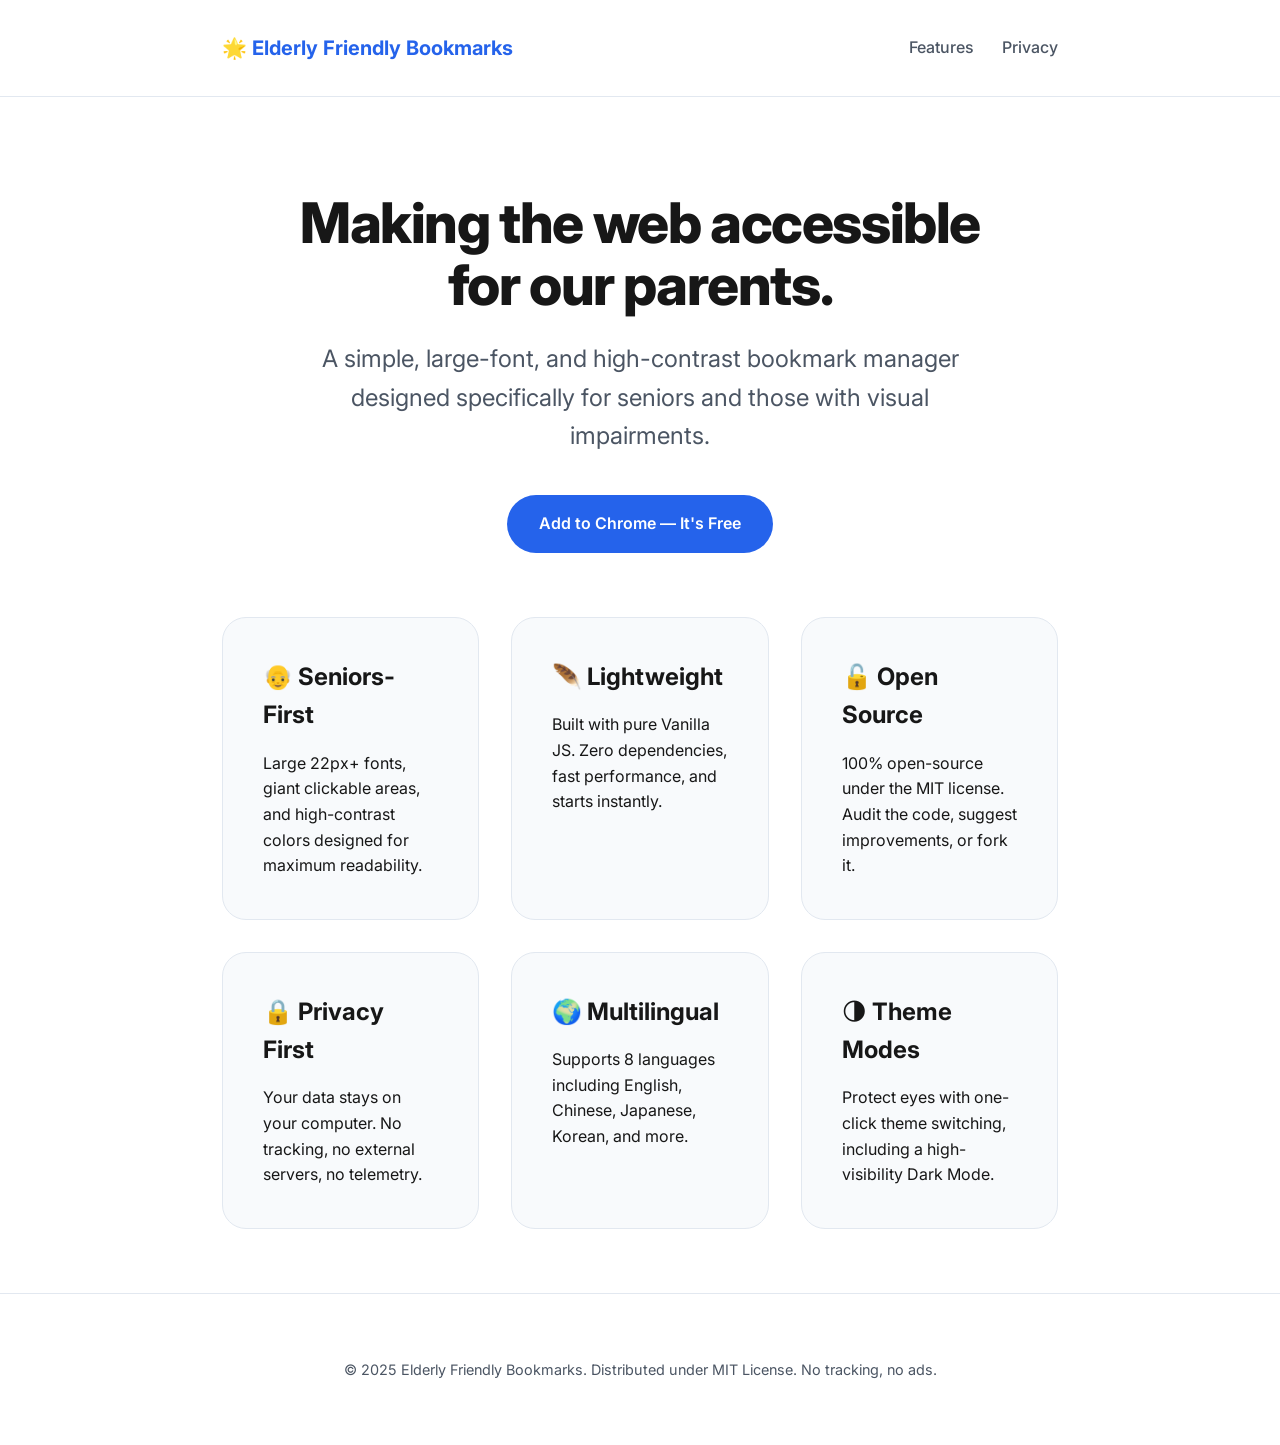
==== website/index.html @ d988c8fc "update" ====
<!DOCTYPE html>
<html lang="en">
<head>
    <meta charset="UTF-8">
    <meta name="viewport" content="width=device-width, initial-scale=1.0">
    <title>Elderly Friendly Bookmarks - Making the web accessible again</title>
    <meta name="description" content="A Chrome extension designed for seniors and users with visual impairments. Large fonts, high contrast, and easy navigation.">
    <link rel="stylesheet" href="styles.css">
</head>
<body>
    <header>
        <div class="container">
            <nav>
                <a href="index.html" class="logo">🌟 Elderly Friendly Bookmarks</a>
                <div class="nav-links">
                    <a href="#features">Features</a>
                    <a href="privacy.html">Privacy</a>
                </div>
            </nav>
        </div>
    </header>

    <main>
        <section class="hero">
            <div class="container">
                <h1>Making the web accessible <br>for our parents.</h1>
                <p>A simple, large-font, and high-contrast bookmark manager designed specifically for seniors and those with visual impairments.</p>
                <a href="#" class="btn btn-primary">Add to Chrome — It's Free</a>
            </div>
        </section>

        <section id="features" class="container">
            <div class="features">
                <div class="feature-card">
                    <h3>👴 Seniors-First</h3>
                    <p>Large 22px+ fonts, giant clickable areas, and high-contrast colors designed for maximum readability.</p>
                </div>
                <div class="feature-card">
                    <h3>🪶 Lightweight</h3>
                    <p>Built with pure Vanilla JS. Zero dependencies, fast performance, and starts instantly.</p>
                </div>
                <div class="feature-card">
                    <h3>🔓 Open Source</h3>
                    <p>100% open-source under the MIT license. Audit the code, suggest improvements, or fork it.</p>
                </div>
                <div class="feature-card">
                    <h3>🔒 Privacy First</h3>
                    <p>Your data stays on your computer. No tracking, no external servers, no telemetry.</p>
                </div>
                <div class="feature-card">
                    <h3>🌍 Multilingual</h3>
                    <p>Supports 8 languages including English, Chinese, Japanese, Korean, and more.</p>
                </div>
                <div class="feature-card">
                    <h3>🌗 Theme Modes</h3>
                    <p>Protect eyes with one-click theme switching, including a high-visibility Dark Mode.</p>
                </div>
            </div>
        </section>
    </main>

    <footer>
        <div class="container">
            <p>&copy; 2025 Elderly Friendly Bookmarks. Distributed under MIT License. No tracking, no ads.</p>
        </div>
    </footer>
</body>
</html>
---- website/styles.css ----
@import url('https://fonts.googleapis.com/css2?family=Inter:wght@400;500;600;700&display=swap');

:root {
    --primary: #2563eb;
    --primary-hover: #1d4ed8;
    --bg: #ffffff;
    --text: #171717;
    --text-muted: #4b5563;
    --accent: #f8fafc;
    --border: #e2e8f0;
    --shadow: 0 4px 6px -1px rgb(0 0 0 / 0.1), 0 2px 4px -2px rgb(0 0 0 / 0.1);
    --glass: rgba(255, 255, 255, 0.8);
}

@media (prefers-color-scheme: dark) {
    :root {
        --bg: #0f172a;
        --text: #f8fafc;
        --text-muted: #94a3b8;
        --accent: #1e293b;
        --border: #334155;
        --shadow: 0 10px 15px -3px rgb(0 0 0 / 0.3);
        --glass: rgba(15, 23, 42, 0.8);
    }
}

* {
    margin: 0;
    padding: 0;
    box-sizing: border-box;
}

body {
    font-family: 'Inter', system-ui, -apple-system, sans-serif;
    line-height: 1.6;
    color: var(--text);
    background-color: var(--bg);
    -webkit-font-smoothing: antialiased;
}

.container {
    max-width: 900px;
    margin: 0 auto;
    padding: 0 2rem;
}

/* Header */
header {
    padding: 2rem 0;
    position: sticky;
    top: 0;
    z-index: 100;
    backdrop-filter: blur(8px);
    -webkit-backdrop-filter: blur(8px);
    background: var(--glass);
    border-bottom: 1px solid var(--border);
}

nav {
    display: flex;
    justify-content: space-between;
    align-items: center;
}

.logo {
    font-weight: 700;
    font-size: 1.25rem;
    color: var(--primary);
    text-decoration: none;
    display: flex;
    align-items: center;
    gap: 0.5rem;
}

.nav-links a {
    text-decoration: none;
    color: var(--text-muted);
    font-weight: 500;
    transition: color 0.2s;
    margin-left: 1.5rem;
}

.nav-links a:hover {
    color: var(--primary);
}

/* Hero */
.hero {
    padding: 6rem 0 4rem;
    text-align: center;
}

.hero h1 {
    font-size: 3.5rem;
    font-weight: 800;
    letter-spacing: -0.025em;
    margin-bottom: 1.5rem;
    line-height: 1.1;
}

.hero p {
    font-size: 1.5rem;
    color: var(--text-muted);
    max-width: 700px;
    margin: 0 auto 2.5rem;
}

/* Features Grid */
.features {
    display: grid;
    grid-template-columns: repeat(auto-fit, minmax(250px, 1fr));
    gap: 2rem;
    padding-bottom: 4rem;
}

.feature-card {
    padding: 2.5rem;
    border-radius: 1.5rem;
    background: var(--accent);
    border: 1px solid var(--border);
    transition: transform 0.3s, box-shadow 0.3s;
}

.feature-card:hover {
    transform: translateY(-4px);
    box-shadow: var(--shadow);
}

.feature-card h3 {
    font-size: 1.5rem;
    margin-bottom: 1rem;
    font-weight: 700;
}

/* Content Page (Privacy) */
.content-page {
    padding: 4rem 0;
    max-width: 800px;
}

.content-page h1 {
    font-size: 2.5rem;
    margin-bottom: 2rem;
}

.content-page h2 {
    font-size: 1.5rem;
    margin: 2rem 0 1rem;
}

.content-section {
    padding: 2rem;
    background: var(--accent);
    border-radius: 1rem;
    border: 1px solid var(--border);
    margin-bottom: 2rem;
}

.content-section ul {
    list-style: none;
}

.content-section li {
    margin-bottom: 0.75rem;
    padding-left: 1.5rem;
    position: relative;
}

.content-section li::before {
    content: "•";
    color: var(--primary);
    position: absolute;
    left: 0;
    font-weight: bold;
}

/* Footer */
footer {
    padding: 4rem 0;
    border-top: 1px solid var(--border);
    text-align: center;
    color: var(--text-muted);
    font-size: 0.9rem;
}

/* Buttons */
.btn {
    display: inline-block;
    padding: 1rem 2rem;
    border-radius: 9999px;
    font-weight: 600;
    text-decoration: none;
    transition: all 0.2s;
}

.btn-primary {
    background: var(--primary);
    color: white;
}

.btn-primary:hover {
    background: var(--primary-hover);
    transform: scale(1.02);
}

@media (max-width: 640px) {
    .hero h1 {
        font-size: 2.5rem;
    }
    .hero p {
        font-size: 1.25rem;
    }
}
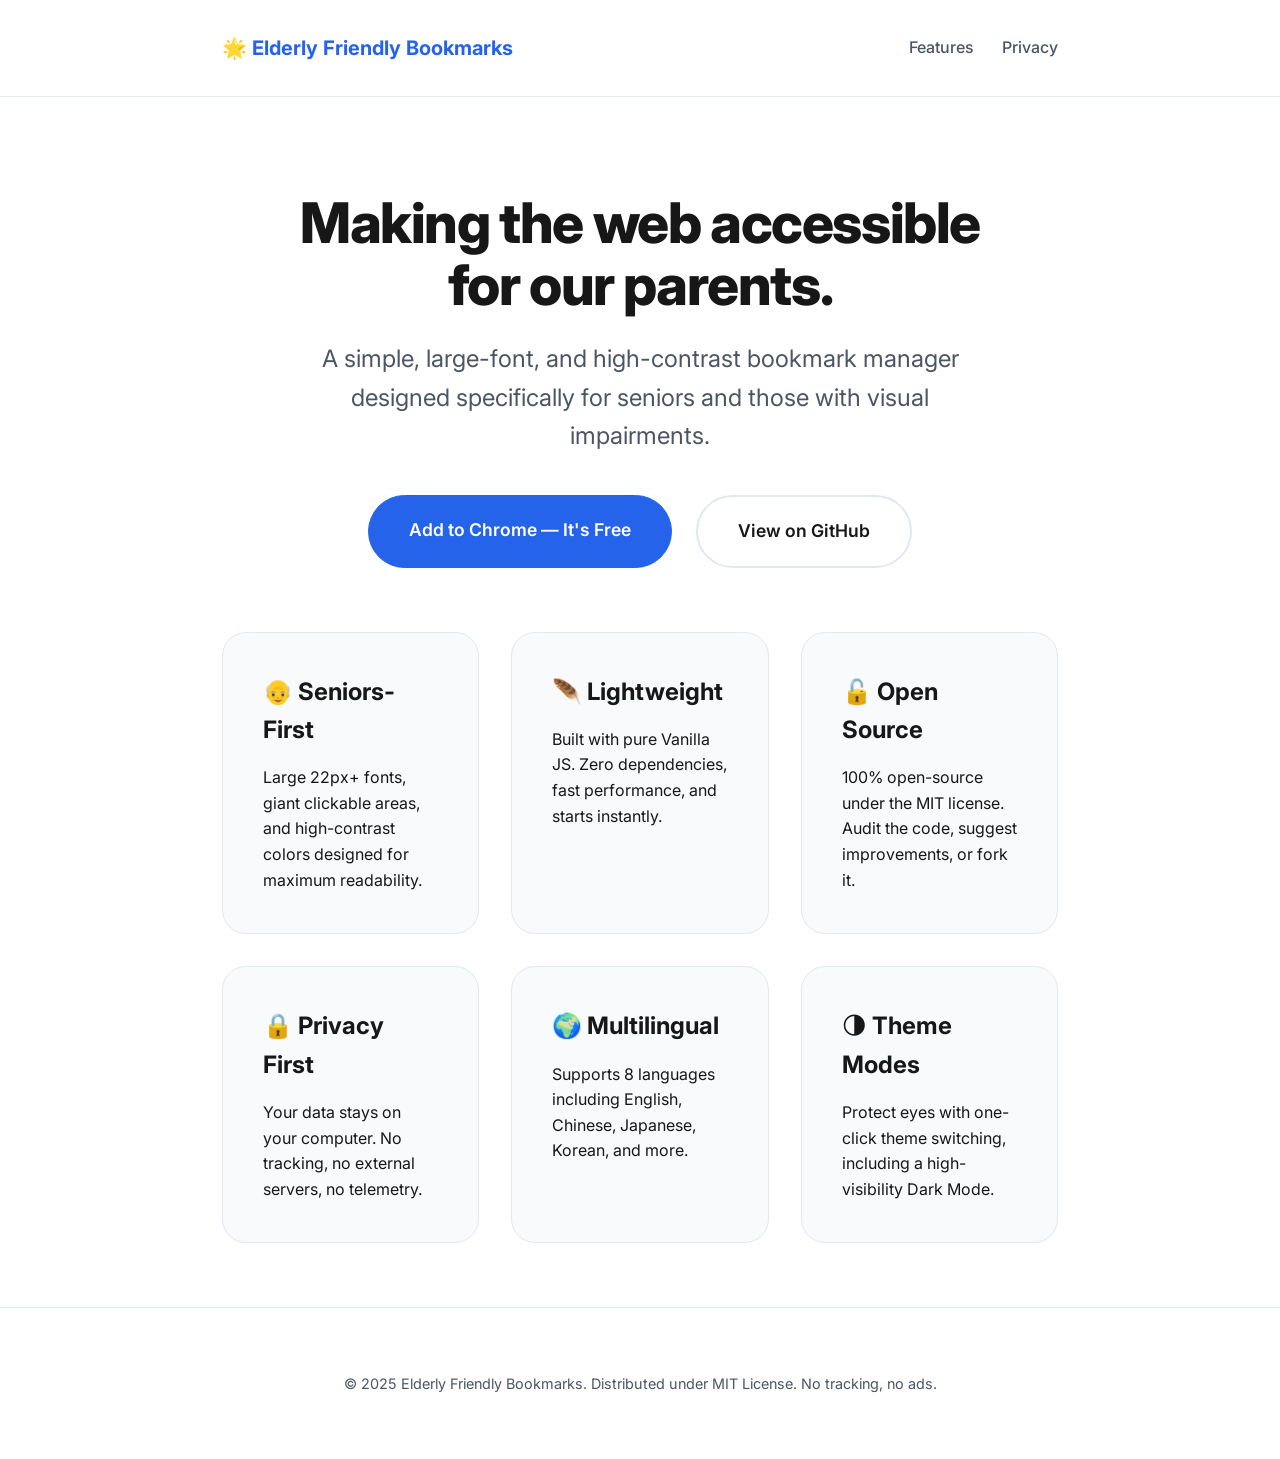
==== commit 0aadb48d: "update" ====
--- a/website/index.html
+++ b/website/index.html
@@ -1,12 +1,15 @@
 <!DOCTYPE html>
 <html lang="en">
+
 <head>
     <meta charset="UTF-8">
     <meta name="viewport" content="width=device-width, initial-scale=1.0">
     <title>Elderly Friendly Bookmarks - Making the web accessible again</title>
-    <meta name="description" content="A Chrome extension designed for seniors and users with visual impairments. Large fonts, high contrast, and easy navigation.">
+    <meta name="description"
+        content="A Chrome extension designed for seniors and users with visual impairments. Large fonts, high contrast, and easy navigation.">
     <link rel="stylesheet" href="styles.css">
 </head>
+
 <body>
     <header>
         <div class="container">
@@ -24,8 +27,13 @@
         <section class="hero">
             <div class="container">
                 <h1>Making the web accessible <br>for our parents.</h1>
-                <p>A simple, large-font, and high-contrast bookmark manager designed specifically for seniors and those with visual impairments.</p>
-                <a href="#" class="btn btn-primary">Add to Chrome — It's Free</a>
+                <p>A simple, large-font, and high-contrast bookmark manager designed specifically for seniors and those
+                    with visual impairments.</p>
+                <div class="hero-cta">
+                    <a href="#" class="btn btn-primary">Add to Chrome — It's Free</a>
+                    <a href="https://github.com/devforagirl/ElderlyBookmarks" class="btn btn-outline"
+                        target="_blank">View on GitHub</a>
+                </div>
             </div>
         </section>
 
@@ -33,7 +41,8 @@
             <div class="features">
                 <div class="feature-card">
                     <h3>👴 Seniors-First</h3>
-                    <p>Large 22px+ fonts, giant clickable areas, and high-contrast colors designed for maximum readability.</p>
+                    <p>Large 22px+ fonts, giant clickable areas, and high-contrast colors designed for maximum
+                        readability.</p>
                 </div>
                 <div class="feature-card">
                     <h3>🪶 Lightweight</h3>
@@ -65,4 +74,5 @@
         </div>
     </footer>
 </body>
-</html>
+
+</html>
--- a/website/styles.css
+++ b/website/styles.css
@@ -184,30 +184,55 @@
 }
 
 /* Buttons */
+.hero-cta {
+    display: flex;
+    gap: 1.5rem;
+    justify-content: center;
+    flex-wrap: wrap;
+}
+
 .btn {
     display: inline-block;
-    padding: 1rem 2rem;
+    padding: 1.25rem 2.5rem;
     border-radius: 9999px;
     font-weight: 600;
+    font-size: 1.1rem;
     text-decoration: none;
     transition: all 0.2s;
+    cursor: pointer;
 }
 
 .btn-primary {
     background: var(--primary);
     color: white;
+    border: 1px solid var(--primary);
 }
 
 .btn-primary:hover {
     background: var(--primary-hover);
-    transform: scale(1.02);
+    transform: translateY(-2px);
+    box-shadow: 0 10px 15px -3px rgba(37, 99, 235, 0.3);
+}
+
+.btn-outline {
+    background: transparent;
+    color: var(--text);
+    border: 2px solid var(--border);
+}
+
+.btn-outline:hover {
+    border-color: var(--primary);
+    color: var(--primary);
+    transform: translateY(-2px);
+    background: var(--accent);
 }
 
 @media (max-width: 640px) {
     .hero h1 {
         font-size: 2.5rem;
     }
+
     .hero p {
         font-size: 1.25rem;
     }
-}
+}
